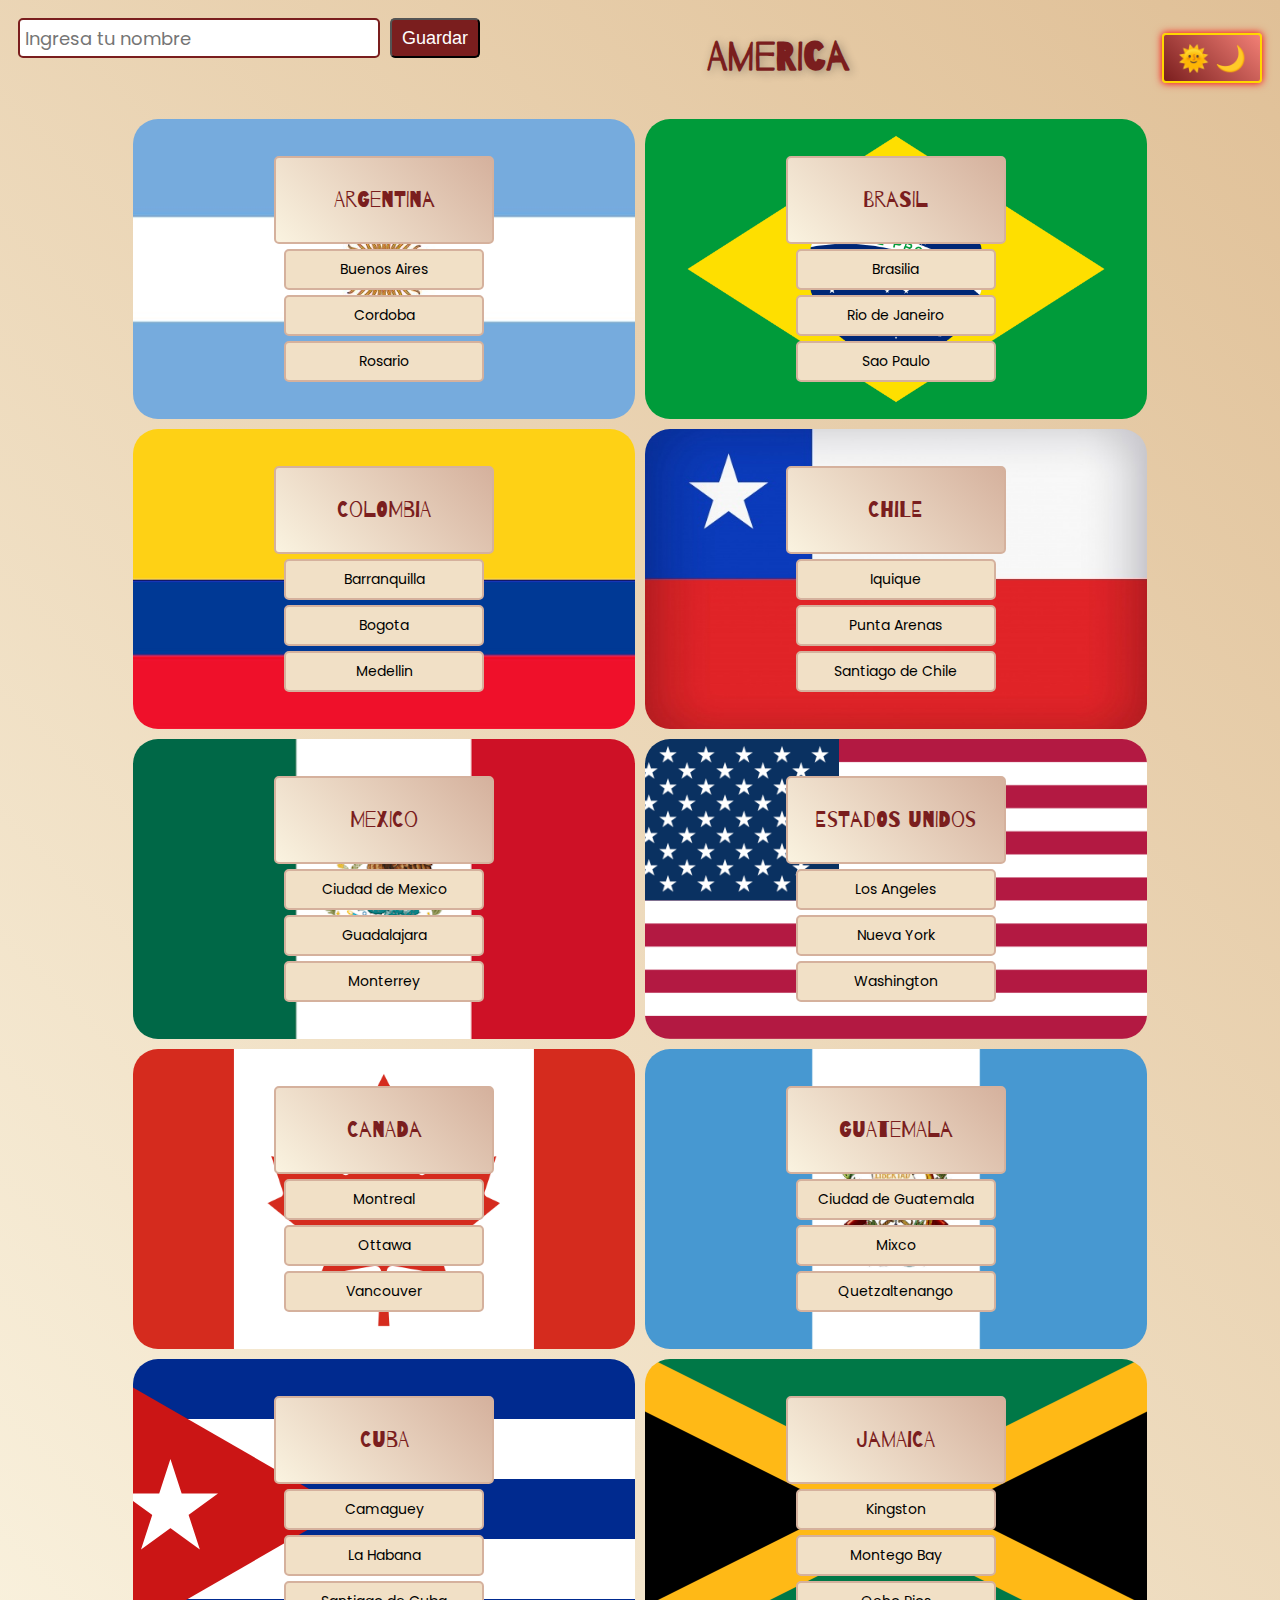
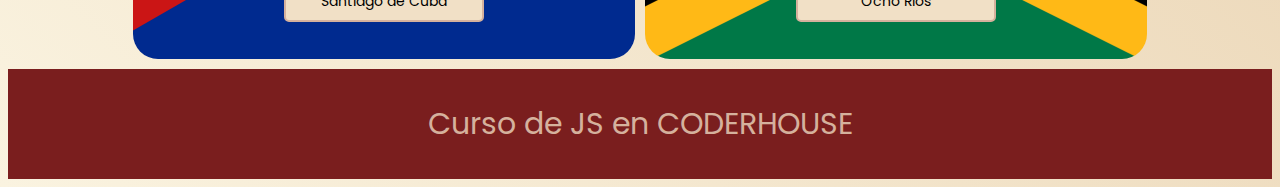
==== html/america.html @ aa9869a0 "Segunda Entrega - DOM,LocalStorage,JSON" ====
<!DOCTYPE html>
<html lang="en">
<head>

    <meta charset="UTF-8">
    <meta name="viewport" content="width=device-width, initial-scale=1.0">
    <title>Document</title>
    <link rel="stylesheet" href="../css/style.css">

    <!-- Fonts -->
    <link rel="preconnect" href="https://fonts.googleapis.com">
    <link rel="preconnect" href="https://fonts.gstatic.com" crossorigin>
    <link href="https://fonts.googleapis.com/css2?family=Barrio&family=Irish+Grover&family=Poppins:ital,wght@0,100;0,200;0,300;0,400;0,500;0,600;0,700;0,800;0,900;1,100;1,200;1,300;1,400;1,500;1,600;1,700;1,800;1,900&family=Shadows+Into+Light&display=swap" rel="stylesheet">
    
</head>

<body>

  <header>
    <div class="grilla">
      <div class="casilla1">
        <div class="div1">
          <input type="text" id="ingresarNombre" placeholder="Ingresa tu nombre">
          <button id="guardarNombre">Guardar</button>
        </div>
        <div class="div2">
          <h2 id="nombreJugador"></h2>
        </div>
      </div>
      <div class="tituloPrincipal">
        <h1>America</h1>
      </div>
      <div class="casilla3">
        <button id="botonModoOscuro"> 🌞 🌙</button>
      </div>
    </div>
  </header>

  <section id="cardsAmerica">
  </section>

  <footer class="footer">
    <div class="final">
      <p>Curso de JS en CODERHOUSE</p>
    </div>
  </footer>
    

  <script src="../js/modoOscuro.js"></script>
  <script src="../js/nombreUsuario.js"></script>
  <script src="../js/america.js"></script>
  <script src="../js/main.js"></script>

  
</body>
</html>
---- css/style.css ----
body {

    background:linear-gradient(45deg,#FAF3E0,#E0C097);
}

#cardsAmerica, #cardsEuropa, #cardsAsia {

    display: flex;
    flex-direction: row;
    flex-wrap: wrap;
    justify-content: center;
    margin: 5px;

}

.bodyCard {

    display: flex;
    flex-direction: column;
    justify-content: center;
    align-items: center;
    width: 40%;
    height: 300px;
    gap: 5px;
    margin: 5px;
    background-color: antiquewhite;
    border-radius: 25px;
    color: black;
    background-size: cover;
    background-position: center;

}

.titleCard {

    background: linear-gradient(45deg,#FAF3E0,#D5B19D);
    color: #7A1E1E;
    font-family: "Barrio", serif;
    font-size: 22px;
    font-weight: 400;
    width: 200px;
    border-radius: 5px;
    border: 2px solid #D5B19D;
    padding: 8px;
    justify-items: center;

}

.boton1, .boton2, .boton3 {

    padding: 8px;
    background-color: #F1E0C6;
    color: black;
    border: 2px solid #D5B19D;
    border-radius: 5px;
    width: 200px;
    cursor: pointer;
    font-family: "poppins", serif;
    font-size: 14px;

}

.boton1:hover, .boton2:hover , .boton3:hover {

    transform: scale(1.1);
    transition: 1.4 ease;
    background-color: #D5B19D;
    color: #7A1E1E;

}

.botonCorrecto {

    padding: 8px;
    background-color: green;
    color: antiquewhite;
    border-radius: 5px;
    width: 200px;
    font-family: "poppins", serif;
    font-size: 14px;
    
}

.botonIncorrecto {

    padding: 8px;
    background-color: red;
    color: antiquewhite;
    border-radius: 5px;
    width: 200px;
    font-family: "poppins", serif;
    font-size: 14px;
}

.botonAgregado {

    padding: 8px;
    background-color: antiquewhite;
    color: gray;
    border: 2px solid gray;
    border-radius: 5px;
    width: 200px;
    font-family: "poppins", serif;
    font-size: 14px;

}

.botonesTransparentes {

    opacity: 0.7;

}

.puntajeAmerica, .puntajeEuropa, .puntajeAsia {
    
    align-content: center;
    justify-items: center;
    width: 80%;
    height: 200px;
    border-radius: 25px;
    background-color: #D5B19D;
    color: #7A1E1E;
    border: 2px solid #F1E0C6;

}

.puntajeAmerica p {

    font-family: "Barrio", serif;
    font-size: 40px;    
}
.puntajeEuropa p {

    font-family: "Barrio", serif;
    font-size: 40px;
}
.puntajeAsia p {

    font-family: "Barrio", serif;
    font-size: 40px;
}

.dark {

    background: linear-gradient(45deg, #1A1A1A, #000);
    
}

.grilla {

    display: grid;
    grid-template-columns: 1fr 3fr 1fr;
    gap: 5px;
    margin-left: 10px;
}

.tituloPrincipal {

    justify-items: center;
} 

h1 {

    font-family: "Barrio", serif;
    font-size: 40px;
    color: #7A1E1E;
    text-shadow: 2px 2px 10px rgba(0, 0, 0, 0.3);
}

.footer {

    background-color: #7A1E1E;
    height: 110px;
    display: flex;
    align-items: center;
    justify-content: center;
}

.final {

    background-color: #7A1E1E;
    justify-items: center;
}

.final p {

    font-size: 30px;
    font-family: "poppins", serif;
    color: #D5B19D;
}

.casilla1 {

    display: flex;
    flex-direction: column;
}

.div1 {

    display: flex;
    justify-content: center;
    align-content: center;
    height: 40%;
    gap: 10px;
    margin-top: 10px;
}

#ingresarNombre {

    font-family: "poppins", serif;
    font-size: 18px;
    padding: 5px;
    border: 2px solid #7A1E1E;
    border-radius: 5px;
    font-size: 18px;
}
#guardarNombre {

    padding: 5px 10px;
    background-color: #7A1E1E;
    color: white;
    border-radius: 5px;
    cursor: pointer;
    font-size: 18px
}

.div2 {

    display: flex;
    justify-content: center;
    align-content: center;
    height: 60%;
}

#nombreJugador {

    font-family: "Barrio", serif;
    font-size: 30px;
    color: #7A1E1E;
}

.casilla3 {

    display: flex;
    justify-content: right;
    align-items: center;
}

#botonModoOscuro {
    
    width: 100px;
    height: 50px;
    margin-right: 10px;
    border-radius: 4px;
    background:linear-gradient(45deg, #7A1E1E, rgba(248, 106, 106, 0.753));
    box-shadow: 0 0 6px rgba(248, 0, 0, 0.7), 0 0 10px rgba(255, 0, 0, 0.5);
    border: 2px solid #FFD700;
    font-size: 25px;
    cursor: pointer;
}

#botonModoOscuro:hover {

    transform: scale(1.1);
}
#botoneraMain {
    display: grid;
    grid-template-columns: 1fr 1fr 1fr;
    gap: 15px;
    margin: 10px;
}
.continentes {

    display: flex;
    justify-content: center;
    box-shadow: 4px 4px 10px rgba(0, 0, 50, 0.8);
    border-radius: 50%;
    height: 700px;
}
.americaFondo {
    
    background-image: url("/images/ContinenteAmericano.svg");
    background-size: cover;
    background-repeat: no-repeat;
}
.europaFondo {
    
    background-image: url("/images/ContinenteEuropeo.webp");
    background-size: cover;
    background-repeat: no-repeat;
}
.asiaFondo {
    
    background-image: url("/images/ContinenteAsiatico.png");
    background-size: cover;
    background-repeat: no-repeat;
}
.botonesMain {
    
    font-family: "Barrio", serif;
    font-size: 24px;
    font-weight: 500;
    height: 60px;
    width: 150px;
    padding: 5px 10px;
    margin-top: 45px;
    background: linear-gradient(45deg,#FAF3E0,#D5B19D);
    color: #7A1E1E;
    border: 2px solid #D5B19D;
    box-shadow: 4px 4px 10px rgba(0, 0, 50, 0.8);
    border-radius: 5px;
    cursor: pointer;
}
.botonesMain:hover {

    transform: scale(1.2);
}
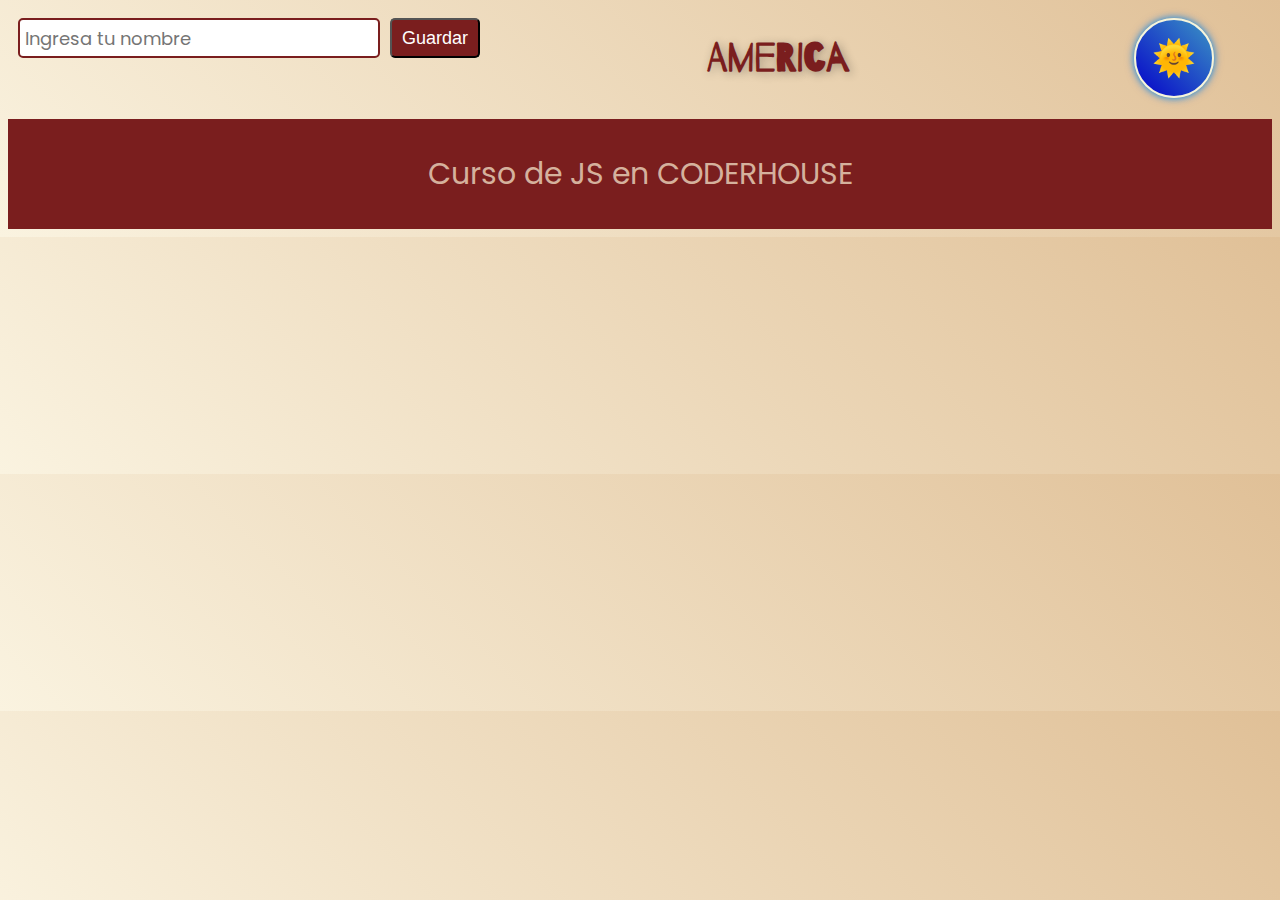
==== commit ebc2d3ff: "DOM-JSON - Estilos y Rutas" ====
--- a/html/america.html
+++ b/html/america.html
@@ -31,7 +31,7 @@
         <h1>America</h1>
       </div>
       <div class="casilla3">
-        <button id="botonModoOscuro"> 🌞 🌙</button>
+        <button class="botonModoClaro botonModoOscuro"> 🌞 </button>
       </div>
     </div>
   </header>
@@ -46,10 +46,10 @@
   </footer>
     
 
-  <script src="../js/modoOscuro.js"></script>
-  <script src="../js/nombreUsuario.js"></script>
-  <script src="../js/america.js"></script>
-  <script src="../js/main.js"></script>
+  <script src="/Curso-Coder-JS/js/modoOscuro.js"></script>
+  <script src="/Curso-Coder-JS/js/nombreUsuario.js"></script>
+  <script src="/Curso-Coder-JS/js/america.js"></script>
+  <script src="/Curso-Coder-JS/js/main.js"></script>
 
   
 </body>
--- a/css/style.css
+++ b/css/style.css
@@ -239,30 +239,39 @@
     color: #7A1E1E;
 }
 
-.casilla3 {
-
-    display: flex;
-    justify-content: right;
+.casilla1, .casilla3, .tituloPrincipal {
+    display: flex;
     align-items: center;
-}
-
-#botonModoOscuro {
-    
-    width: 100px;
-    height: 50px;
-    margin-right: 10px;
-    border-radius: 4px;
+    justify-content: center;
+}
+
+.botonModoClaro {
+
+    display: flex;
+    justify-content: center;
+    align-items: center;
+    width: 80px;
+    height: 80px;
     background:linear-gradient(45deg, #7A1E1E, rgba(248, 106, 106, 0.753));
     box-shadow: 0 0 6px rgba(248, 0, 0, 0.7), 0 0 10px rgba(255, 0, 0, 0.5);
     border: 2px solid #FFD700;
-    font-size: 25px;
     cursor: pointer;
-}
-
-#botonModoOscuro:hover {
+    font-size: 35px;
+    border-radius: 50%;
+}
+
+.botonModoClaro:hover {
 
     transform: scale(1.1);
 }
+
+.botonModoOscuro {
+    
+    background:linear-gradient(45deg, #0401c9, rgba(5, 134, 209, 0.753));
+    box-shadow: 0 0 6px rgba(3, 146, 241, 0.7), 0 0 10px rgba(3, 98, 223, 0.5);
+    border: 2px solid beige;
+}
+
 #botoneraMain {
     display: grid;
     grid-template-columns: 1fr 1fr 1fr;
@@ -279,19 +288,19 @@
 }
 .americaFondo {
     
-    background-image: url("/images/ContinenteAmericano.svg");
+    background-image: url("/Curso-Coder-JS/images/ContinenteAmericano.svg");
     background-size: cover;
     background-repeat: no-repeat;
 }
 .europaFondo {
     
-    background-image: url("/images/ContinenteEuropeo.webp");
+    background-image: url("/Curso-Coder-JS/images/ContinenteEuropeo.webp");
     background-size: cover;
     background-repeat: no-repeat;
 }
 .asiaFondo {
     
-    background-image: url("/images/ContinenteAsiatico.png");
+    background-image: url("/Curso-Coder-JS/images/ContinenteAsiatico.png");
     background-size: cover;
     background-repeat: no-repeat;
 }
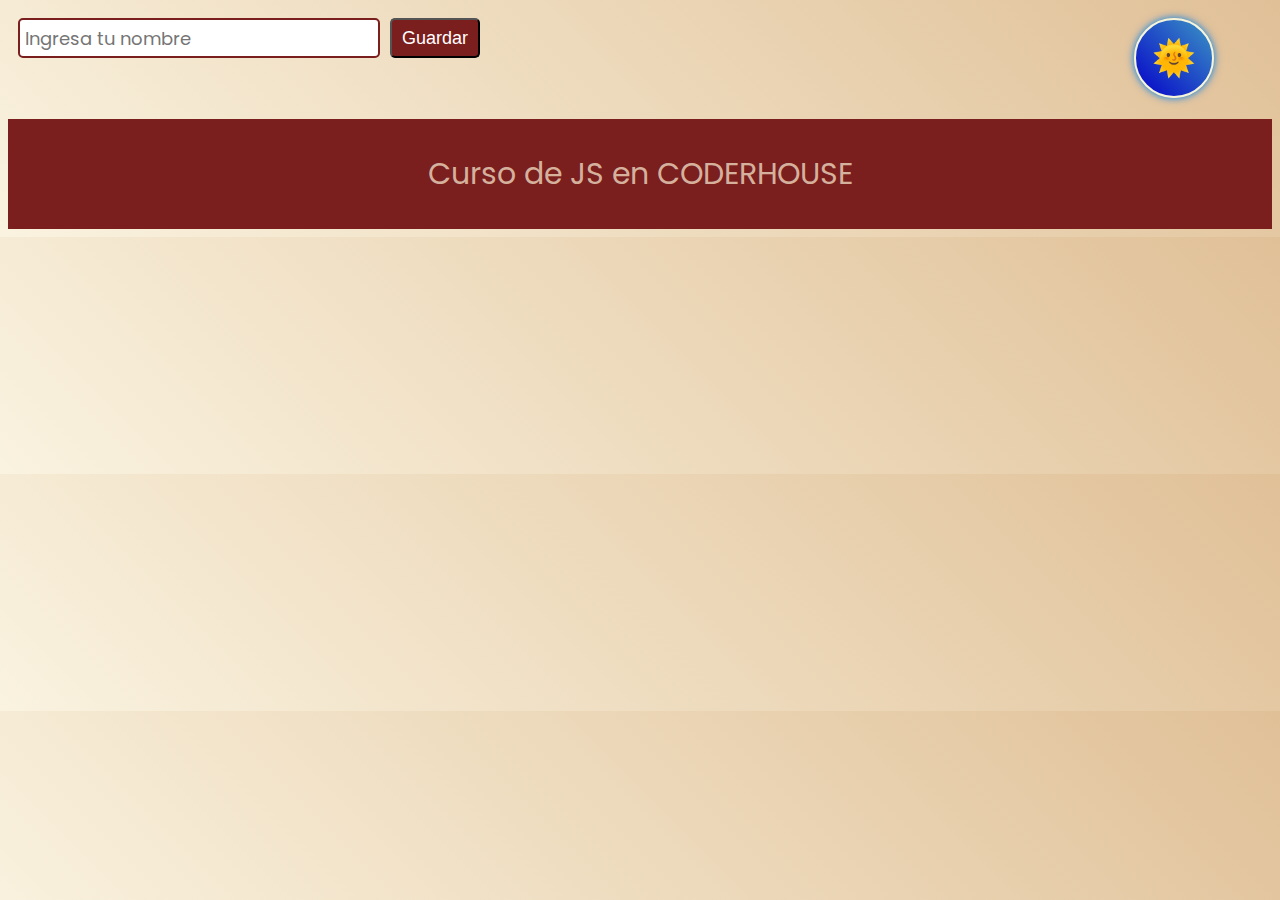
==== commit 9c1363f0: "animacion titulo" ====
--- a/html/america.html
+++ b/html/america.html
@@ -28,7 +28,7 @@
         </div>
       </div>
       <div class="tituloPrincipal">
-        <h1>America</h1>
+        <h1 id="america"></h1>
       </div>
       <div class="casilla3">
         <button class="botonModoClaro botonModoOscuro"> 🌞 </button>
